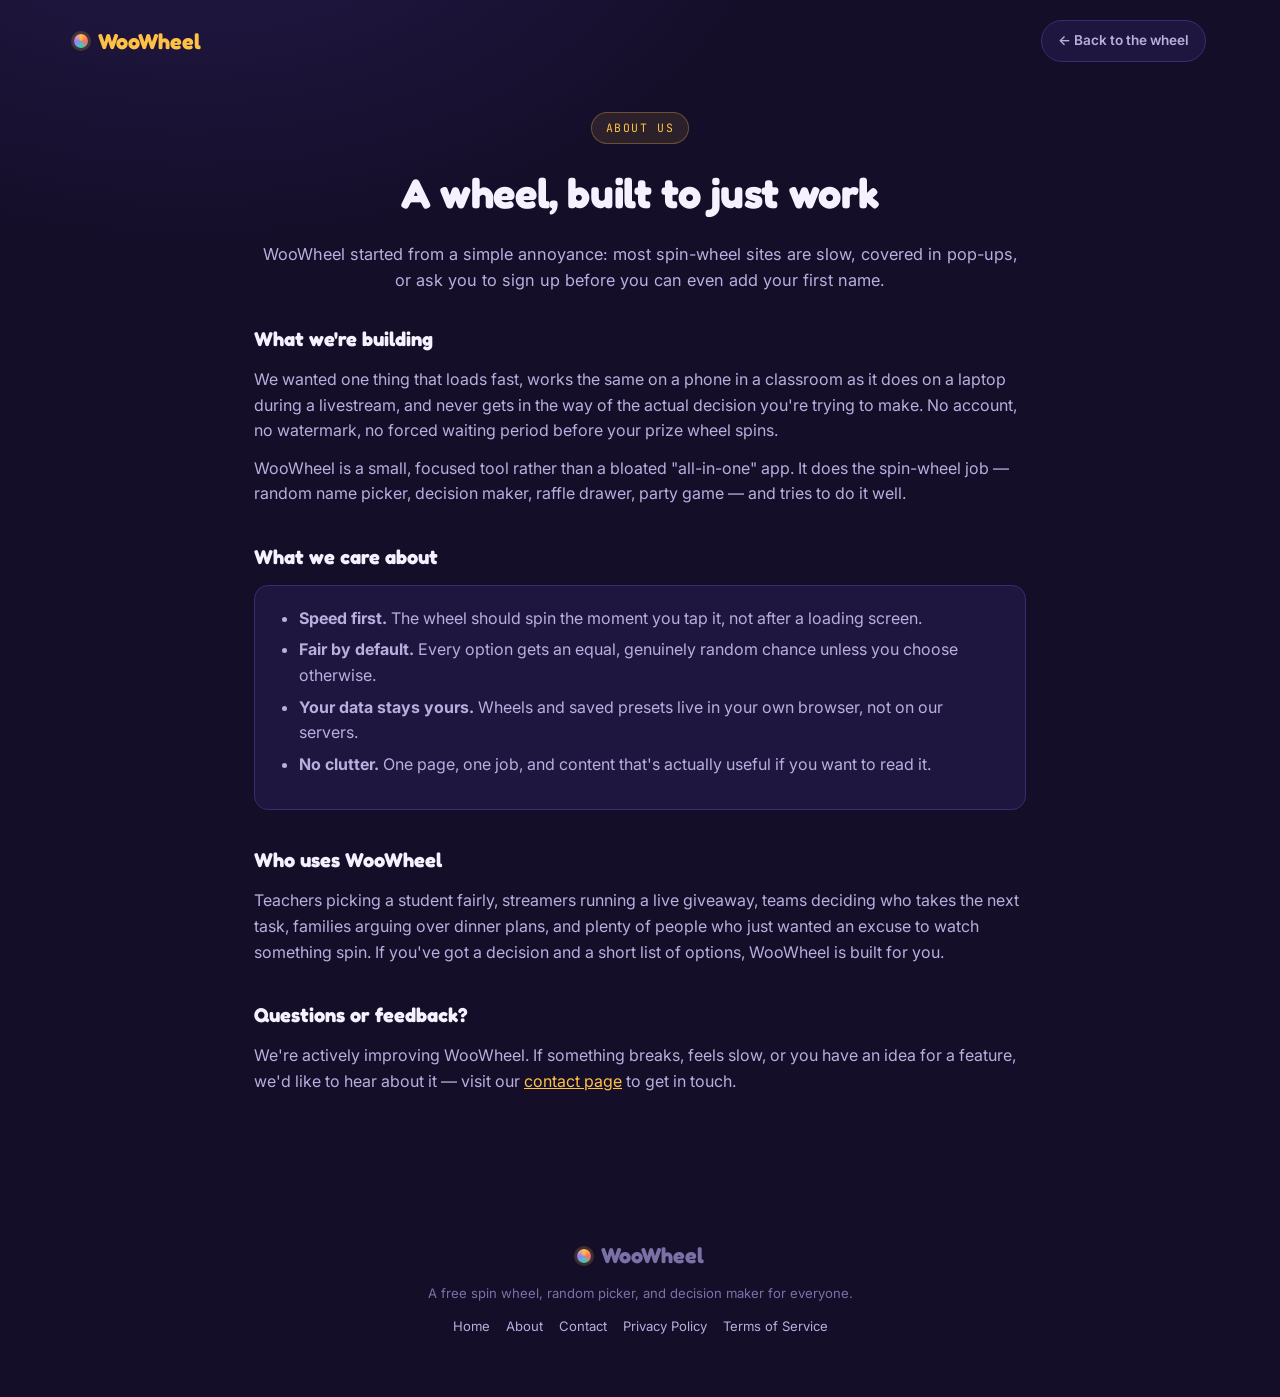
==== about.html @ c1cbfe39 "Add files via upload" ====
<!DOCTYPE html>
<html lang="en">
<head>
<meta charset="UTF-8">
<meta name="viewport" content="width=device-width, initial-scale=1.0">
<title>About WooWheel – Why We Built a Free Spin Wheel Tool</title>
<meta name="description" content="WooWheel is a free, no-sign-up spin wheel and random picker built for teachers, streamers, teams, and anyone who needs a fair, fast way to decide. Learn what we're about.">
<link rel="canonical" href="https://woowheel.com/about.html">
<meta name="theme-color" content="#150E29">
<link rel="preconnect" href="https://fonts.googleapis.com">
<link rel="preconnect" href="https://fonts.gstatic.com" crossorigin>
<link href="https://fonts.googleapis.com/css2?family=Fredoka:wght@500;600;700&family=Inter:wght@400;500;600;700&family=JetBrains+Mono:wght@500&display=swap" rel="stylesheet">
<link rel="stylesheet" href="site.css">
</head>
<body>

<nav class="site-nav">
  <a class="brand" href="index.html"><span class="brand-dot"></span><span class="brand-word">WooWheel</span></a>
  <a class="nav-back" href="index.html">← Back to the wheel</a>
</nav>

<main class="wrap">
  <div class="page-hero">
    <span class="eyebrow">About us</span>
    <h1>A wheel, built to just work</h1>
    <p class="lede">WooWheel started from a simple annoyance: most spin-wheel sites are slow, covered in pop-ups, or ask you to sign up before you can even add your first name.</p>
  </div>

  <div class="prose">
    <section>
      <h2>What we're building</h2>
      <p>We wanted one thing that loads fast, works the same on a phone in a classroom as it does on a laptop during a livestream, and never gets in the way of the actual decision you're trying to make. No account, no watermark, no forced waiting period before your prize wheel spins.</p>
      <p>WooWheel is a small, focused tool rather than a bloated "all-in-one" app. It does the spin-wheel job — random name picker, decision maker, raffle drawer, party game — and tries to do it well.</p>
    </section>

    <section>
      <h2>What we care about</h2>
      <div class="card">
        <ul>
          <li><strong>Speed first.</strong> The wheel should spin the moment you tap it, not after a loading screen.</li>
          <li><strong>Fair by default.</strong> Every option gets an equal, genuinely random chance unless you choose otherwise.</li>
          <li><strong>Your data stays yours.</strong> Wheels and saved presets live in your own browser, not on our servers.</li>
          <li><strong>No clutter.</strong> One page, one job, and content that's actually useful if you want to read it.</li>
        </ul>
      </div>
    </section>

    <section>
      <h2>Who uses WooWheel</h2>
      <p>Teachers picking a student fairly, streamers running a live giveaway, teams deciding who takes the next task, families arguing over dinner plans, and plenty of people who just wanted an excuse to watch something spin. If you've got a decision and a short list of options, WooWheel is built for you.</p>
    </section>

    <section>
      <h2>Questions or feedback?</h2>
      <p>We're actively improving WooWheel. If something breaks, feels slow, or you have an idea for a feature, we'd like to hear about it — visit our <a href="contact.html">contact page</a> to get in touch.</p>
    </section>
  </div>
</main>

<footer>
  <div class="wrap" style="max-width:1180px;">
    <div class="brand" style="justify-content:center;"><span class="brand-dot"></span><span class="brand-word">WooWheel</span></div>
    <p>A free spin wheel, random picker, and decision maker for everyone.</p>
    <div class="footer-links">
      <a href="index.html">Home</a>
      <a href="about.html">About</a>
      <a href="contact.html">Contact</a>
      <a href="privacy-policy.html">Privacy Policy</a>
      <a href="terms.html">Terms of Service</a>
    </div>
  </div>
</footer>
</body>
</html>
---- site.css ----
:root{
  --bg:#150E29;
  --bg-soft:#1B1333;
  --surface:#1F1640;
  --surface-2:#2A1E54;
  --line:#3A2C6E;
  --gold:#FFC145;
  --coral:#FF6B6A;
  --teal:#3FCBB0;
  --violet:#9D7BFF;
  --text:#F5F1FF;
  --text-dim:#B9AEDD;
  --text-faint:#7C71A6;
  --radius-lg:22px;
  --radius-md:14px;
  --radius-sm:9px;
  --shadow-deep:0 30px 60px -20px rgba(5,2,20,.65);
}
[data-theme="light"]{
  --bg:#FBF8F2;
  --bg-soft:#FFFFFF;
  --surface:#FFFFFF;
  --surface-2:#F1ECFB;
  --line:#E3DAF7;
  --text:#231A3F;
  --text-dim:#5B5081;
  --text-faint:#8A7FB0;
  --shadow-deep:0 30px 60px -25px rgba(80,60,140,.25);
}
*{box-sizing:border-box;margin:0;padding:0;}
html{scroll-behavior:smooth;}
body{
  background:radial-gradient(1100px 700px at 15% -10%, #241A4A 0%, var(--bg) 55%), var(--bg);
  color:var(--text);
  font-family:'Inter',sans-serif;
  line-height:1.6;
}
[data-theme="light"] body{background:var(--bg);}
h1,h2,h3,.brand-word{font-family:'Fredoka',sans-serif;}
a{color:var(--gold);}
.wrap{max-width:820px;margin:0 auto;padding:0 24px;}

.site-nav{
  display:flex;align-items:center;justify-content:space-between;
  padding:20px 24px;max-width:1180px;margin:0 auto;
}
.brand{display:flex;align-items:center;gap:10px;font-size:1.35rem;font-weight:700;text-decoration:none;}
.brand-dot{width:14px;height:14px;border-radius:50%;background:conic-gradient(var(--gold),var(--coral),var(--teal),var(--violet),var(--gold));box-shadow:0 0 0 3px rgba(255,193,69,.18);}
.nav-back{
  background:var(--surface);border:1px solid var(--line);color:var(--text-dim);
  padding:9px 16px;border-radius:999px;font-size:.85rem;font-weight:600;text-decoration:none;
}
.nav-back:hover{color:var(--gold);border-color:var(--gold);}

.page-hero{padding:30px 0 10px;text-align:center;}
.eyebrow{
  display:inline-flex;align-items:center;gap:8px;
  font-family:'JetBrains Mono',monospace;font-size:.72rem;letter-spacing:.14em;
  text-transform:uppercase;color:var(--gold);background:rgba(255,193,69,.1);
  border:1px solid rgba(255,193,69,.3);padding:6px 14px;border-radius:999px;margin-bottom:16px;
}
.page-hero h1{font-size:clamp(1.9rem,4vw,2.6rem);font-weight:700;letter-spacing:-.01em;}
.page-hero p.lede{margin-top:14px;color:var(--text-dim);font-size:1.02rem;}
.updated-note{color:var(--text-faint);font-size:.8rem;font-family:'JetBrains Mono',monospace;margin-top:10px;}

.prose{padding:20px 0 70px;}
.prose section{margin-bottom:34px;}
.prose h2{font-size:1.25rem;margin-bottom:12px;}
.prose h3{font-size:1.02rem;margin:16px 0 8px;color:var(--text);}
.prose p{color:var(--text-dim);margin-bottom:12px;}
.prose ul{color:var(--text-dim);margin:0 0 12px 22px;}
.prose li{margin-bottom:6px;}
.prose .card{
  background:var(--surface);border:1px solid var(--line);border-radius:var(--radius-md);
  padding:20px 22px;
}
.contact-grid{display:grid;grid-template-columns:1fr 1fr;gap:16px;margin-top:6px;}
@media(max-width:600px){.contact-grid{grid-template-columns:1fr;}}
.contact-card{
  background:var(--surface);border:1px solid var(--line);border-radius:var(--radius-md);
  padding:20px;text-align:center;
}
.contact-card .ic{font-size:1.5rem;margin-bottom:8px;display:block;}
.contact-card a{display:inline-block;margin-top:6px;font-weight:600;}

footer{padding:40px 0 60px;text-align:center;color:var(--text-faint);font-size:.82rem;}
footer .brand{justify-content:center;margin-bottom:10px;}
.footer-links{display:flex;gap:16px;justify-content:center;margin-top:12px;flex-wrap:wrap;}
.footer-links a{color:var(--text-dim);text-decoration:none;}
.footer-links a:hover{color:var(--gold);}
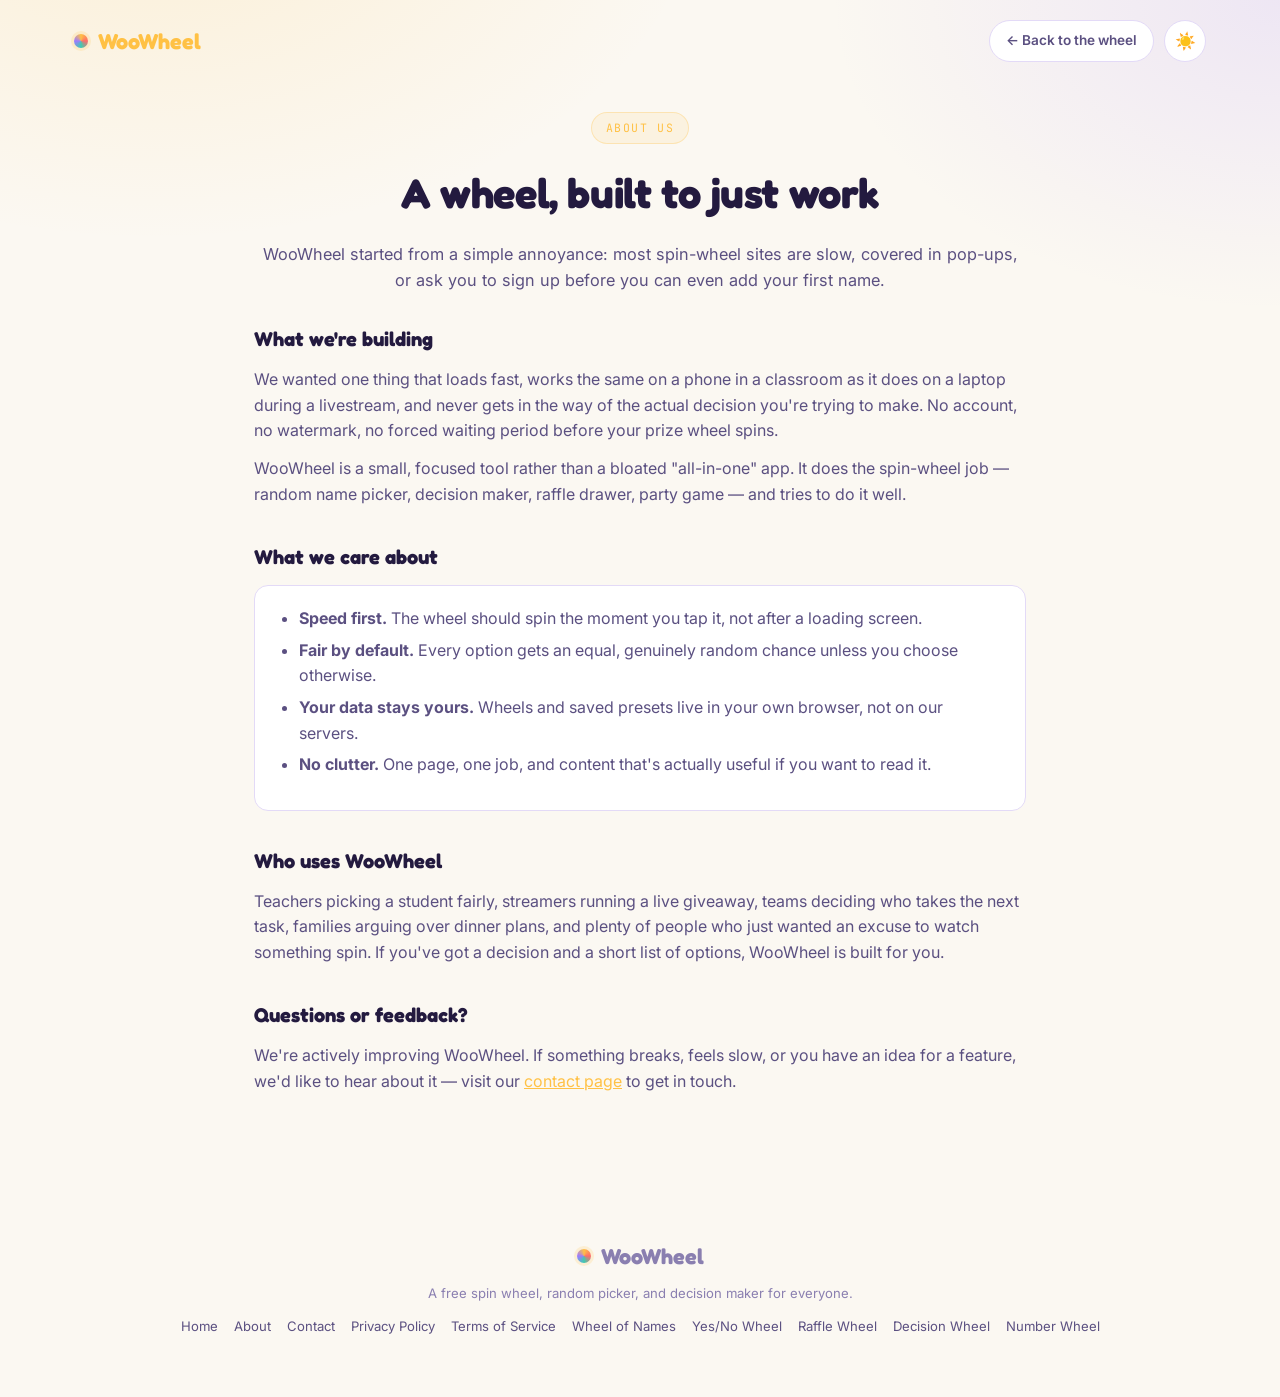
==== commit 7baba798: "Add files via upload" ====
--- a/about.html
+++ b/about.html
@@ -2,10 +2,24 @@
 <html lang="en">
 <head>
 <meta charset="UTF-8">
+<script>try{var t=JSON.parse(localStorage.getItem("woowheel_theme")||'"light"');document.documentElement.setAttribute("data-theme",t);}catch(e){}</script>
 <meta name="viewport" content="width=device-width, initial-scale=1.0">
 <title>About WooWheel – Why We Built a Free Spin Wheel Tool</title>
 <meta name="description" content="WooWheel is a free, no-sign-up spin wheel and random picker built for teachers, streamers, teams, and anyone who needs a fair, fast way to decide. Learn what we're about.">
 <link rel="canonical" href="https://woowheel.com/about.html">
+<meta property="og:type" content="website">
+<meta property="og:title" content="About WooWheel – Why We Built a Free Spin Wheel Tool">
+<meta property="og:description" content="A free, no-sign-up spin wheel and random picker built for teachers, streamers, teams, and anyone who needs a fair, fast way to decide.">
+<meta property="og:url" content="https://woowheel.com/about.html">
+<meta property="og:site_name" content="WooWheel">
+<meta property="og:image" content="https://woowheel.com/og-image.jpg">
+<meta name="twitter:card" content="summary_large_image">
+<meta name="twitter:image" content="https://woowheel.com/og-image.jpg">
+<link rel="icon" href="favicon.svg" type="image/svg+xml">
+<link rel="icon" href="favicon.ico" sizes="any">
+<link rel="icon" type="image/png" sizes="192x192" href="favicon-192.png">
+<link rel="apple-touch-icon" href="apple-touch-icon.png">
+<link rel="manifest" href="site.webmanifest">
 <meta name="theme-color" content="#150E29">
 <link rel="preconnect" href="https://fonts.googleapis.com">
 <link rel="preconnect" href="https://fonts.gstatic.com" crossorigin>
@@ -16,7 +30,10 @@
 
 <nav class="site-nav">
   <a class="brand" href="index.html"><span class="brand-dot"></span><span class="brand-word">WooWheel</span></a>
-  <a class="nav-back" href="index.html">← Back to the wheel</a>
+    <div class="nav-actions">
+    <a class="nav-back" href="index.html">← Back to the wheel</a>
+    <button class="icon-btn" id="themeBtn" title="Toggle light/dark" aria-label="Toggle theme">☀️</button>
+  </div>
 </nav>
 
 <main class="wrap">
@@ -67,8 +84,27 @@
       <a href="contact.html">Contact</a>
       <a href="privacy-policy.html">Privacy Policy</a>
       <a href="terms.html">Terms of Service</a>
+      <a href="wheel-of-names.html">Wheel of Names</a>
+      <a href="yes-or-no-wheel.html">Yes/No Wheel</a>
+      <a href="raffle-wheel.html">Raffle Wheel</a>
+      <a href="decision-wheel.html">Decision Wheel</a>
+      <a href="random-number-wheel.html">Number Wheel</a>
     </div>
   </div>
 </footer>
+<script>
+(function(){
+  function load(k,f){ try{ var v=localStorage.getItem(k); return v===null?f:JSON.parse(v); }catch(e){ return f; } }
+  function save(k,v){ try{ localStorage.setItem(k, JSON.stringify(v)); }catch(e){} }
+  var theme = load('woowheel_theme','light');
+  var btn = document.getElementById('themeBtn');
+  function apply(){
+    document.documentElement.setAttribute('data-theme', theme);
+    if(btn) btn.textContent = theme === 'dark' ? '\ud83c\udf19' : '\u2600\ufe0f';
+  }
+  apply();
+  if(btn){ btn.addEventListener('click', function(){ theme = theme==='dark'?'light':'dark'; save('woowheel_theme', theme); apply(); }); }
+})();
+</script>
 </body>
 </html>
--- a/site.css
+++ b/site.css
@@ -1,41 +1,42 @@
 :root{
+  --bg:#FBF8F2;
+  --bg-soft:#FFFFFF;
+  --surface:#FFFFFF;
+  --surface-2:#F1ECFB;
+  --line:#E3DAF7;
+  --gold:#FFC145;
+  --coral:#FF6B6A;
+  --teal:#3FCBB0;
+  --violet:#9D7BFF;
+  --text:#231A3F;
+  --text-dim:#5B5081;
+  --text-faint:#8A7FB0;
+  --radius-lg:22px;
+  --radius-md:14px;
+  --radius-sm:9px;
+  --shadow-deep:0 30px 60px -25px rgba(80,60,140,.25);
+}
+[data-theme="dark"]{
   --bg:#150E29;
   --bg-soft:#1B1333;
   --surface:#1F1640;
   --surface-2:#2A1E54;
   --line:#3A2C6E;
-  --gold:#FFC145;
-  --coral:#FF6B6A;
-  --teal:#3FCBB0;
-  --violet:#9D7BFF;
   --text:#F5F1FF;
   --text-dim:#B9AEDD;
   --text-faint:#7C71A6;
-  --radius-lg:22px;
-  --radius-md:14px;
-  --radius-sm:9px;
   --shadow-deep:0 30px 60px -20px rgba(5,2,20,.65);
-}
-[data-theme="light"]{
-  --bg:#FBF8F2;
-  --bg-soft:#FFFFFF;
-  --surface:#FFFFFF;
-  --surface-2:#F1ECFB;
-  --line:#E3DAF7;
-  --text:#231A3F;
-  --text-dim:#5B5081;
-  --text-faint:#8A7FB0;
-  --shadow-deep:0 30px 60px -25px rgba(80,60,140,.25);
 }
 *{box-sizing:border-box;margin:0;padding:0;}
 html{scroll-behavior:smooth;}
 body{
-  background:radial-gradient(1100px 700px at 15% -10%, #241A4A 0%, var(--bg) 55%), var(--bg);
+  background:radial-gradient(1000px 640px at 12% -8%, rgba(255,193,69,.16) 0%, rgba(255,193,69,0) 55%), radial-gradient(900px 620px at 100% 0%, rgba(157,123,255,.14) 0%, rgba(157,123,255,0) 50%), var(--bg);
   color:var(--text);
   font-family:'Inter',sans-serif;
   line-height:1.6;
+  transition:background .4s ease,color .4s ease;
 }
-[data-theme="light"] body{background:var(--bg);}
+[data-theme="dark"] body{background:radial-gradient(1100px 700px at 15% -10%, #241A4A 0%, var(--bg) 55%), var(--bg);}
 h1,h2,h3,.brand-word{font-family:'Fredoka',sans-serif;}
 a{color:var(--gold);}
 .wrap{max-width:820px;margin:0 auto;padding:0 24px;}
@@ -46,11 +47,21 @@
 }
 .brand{display:flex;align-items:center;gap:10px;font-size:1.35rem;font-weight:700;text-decoration:none;}
 .brand-dot{width:14px;height:14px;border-radius:50%;background:conic-gradient(var(--gold),var(--coral),var(--teal),var(--violet),var(--gold));box-shadow:0 0 0 3px rgba(255,193,69,.18);}
+.nav-actions{display:flex;align-items:center;gap:10px;}
 .nav-back{
   background:var(--surface);border:1px solid var(--line);color:var(--text-dim);
   padding:9px 16px;border-radius:999px;font-size:.85rem;font-weight:600;text-decoration:none;
 }
 .nav-back:hover{color:var(--gold);border-color:var(--gold);}
+.icon-btn{
+  width:42px;height:42px;border-radius:50%;
+  background:var(--surface);border:1px solid var(--line);
+  display:flex;align-items:center;justify-content:center;
+  color:var(--text);font-size:1.05rem;cursor:pointer;
+  transition:transform .15s ease,background .2s ease;
+}
+.icon-btn:hover{transform:translateY(-2px);background:var(--surface-2);}
+.icon-btn:focus-visible{outline:2.5px solid var(--gold);outline-offset:2px;}
 
 .page-hero{padding:30px 0 10px;text-align:center;}
 .eyebrow{
@@ -88,3 +99,7 @@
 .footer-links{display:flex;gap:16px;justify-content:center;margin-top:12px;flex-wrap:wrap;}
 .footer-links a{color:var(--text-dim);text-decoration:none;}
 .footer-links a:hover{color:var(--gold);}
+
+@media(prefers-reduced-motion:reduce){
+  *{animation-duration:.001ms !important;transition-duration:.001ms !important;}
+}
